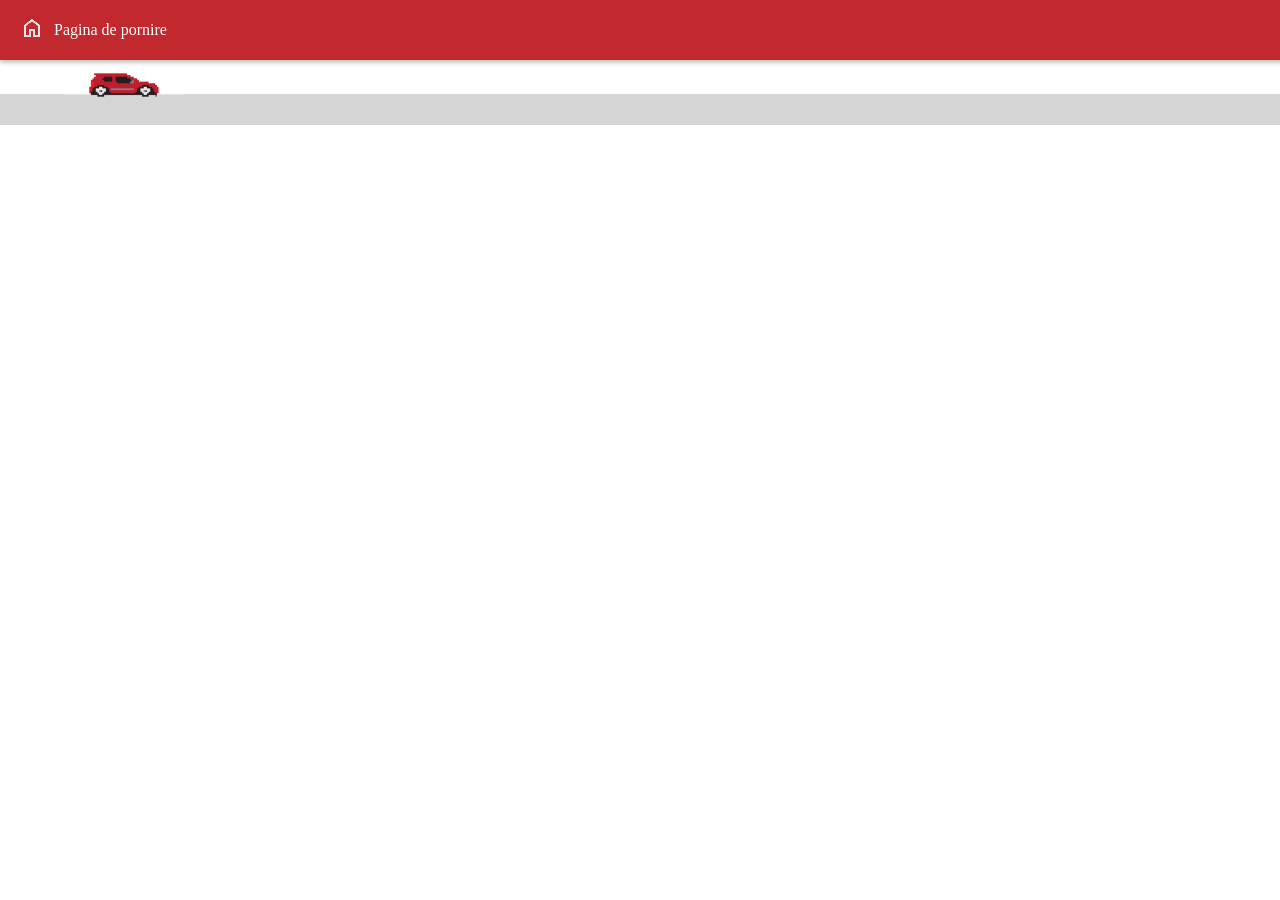
==== html/caroserie.html @ 4f5d4cbf "abc" ====
<!doctype html>

<html lang="en">
  <head>
    <meta charset="UTF-8" />
    <meta name="viewport" content="width=device-width, initial-scale=1.0" />
    <link rel="stylesheet" href="../css/motor.css" />
    <title>Motor</title>
  </head>
  <body>
    <nav class="navbar">
      <a href="index.html" class="logo-acasa">
        <span class="pictograma">
          <img src="../resurse/home.png" alt="">
        </span>
        <span>Pagina de pornire</span>
      </a>
      <div class="titlupagina"></div>
    </nav>
    <marquee direction="right" class="strada" scrollamount="5">
      <img
        src="../resurse/pixelcar.gif"
        alt=""
        class="gif-masina"
        onmouseover="this.parentElement.stop()"
        onmouseout="this.parentElement.start()"
      />
    </marquee>
  </body>
</html>
---- css/motor.css ----
body {
  padding-top: 45px; /*spatiu in partea de sus a paginii ca 
  bara fixa sa nu acopere continutul tau! */
  margin: 0;
  font-family: oswald;
}

.aldrich {
  font-family: "Aldrich", sans-serif;
  font-weight: 400;
}

.oswald {
  font-family: "Oswald", sans-serif;
  font-weight: 400;
}

.navbar {
  position: fixed;
  top: 0;
  left: 0;
  width: 100%; /* O intinde pe toata latimea */
  height: 60px;
  background-color: #c1292e;
  color: white;
  display: flex; /* Aliniaza elementele in interior */
  align-items: center;
  padding: 0 20px; /* Spatiu in stanga si dreapta */
  box-shadow: 0 2px 5px rgba(0, 0, 0, 0.3); /* Adauga o umbra fina */
  z-index: 10000; /* O pune peste absolut orice altceva */
  margin-bottom: 0;
}
.logo-acasa {
  display: flex;
  align-items: center;
  text-decoration: none; /* Scoate linia albastra de sub link */
  color: #fafffd;
  font-weight: 300;
  gap: 10px;
}
.logo-acasa:hover {
  color: #16262e;
  font-weight: 400;
}
.strada {
  height: 80px;
  overflow: hidden;
  display: flex;
  align-items: center;

  background: linear-gradient(
    to bottom,
    white 0px,
    white 49px,
    #d5d5d5 49px,
    #d5d5d5 100%
  );
}
.gif-masina {
  height: 90px;
  width: auto;
  display: block;
}
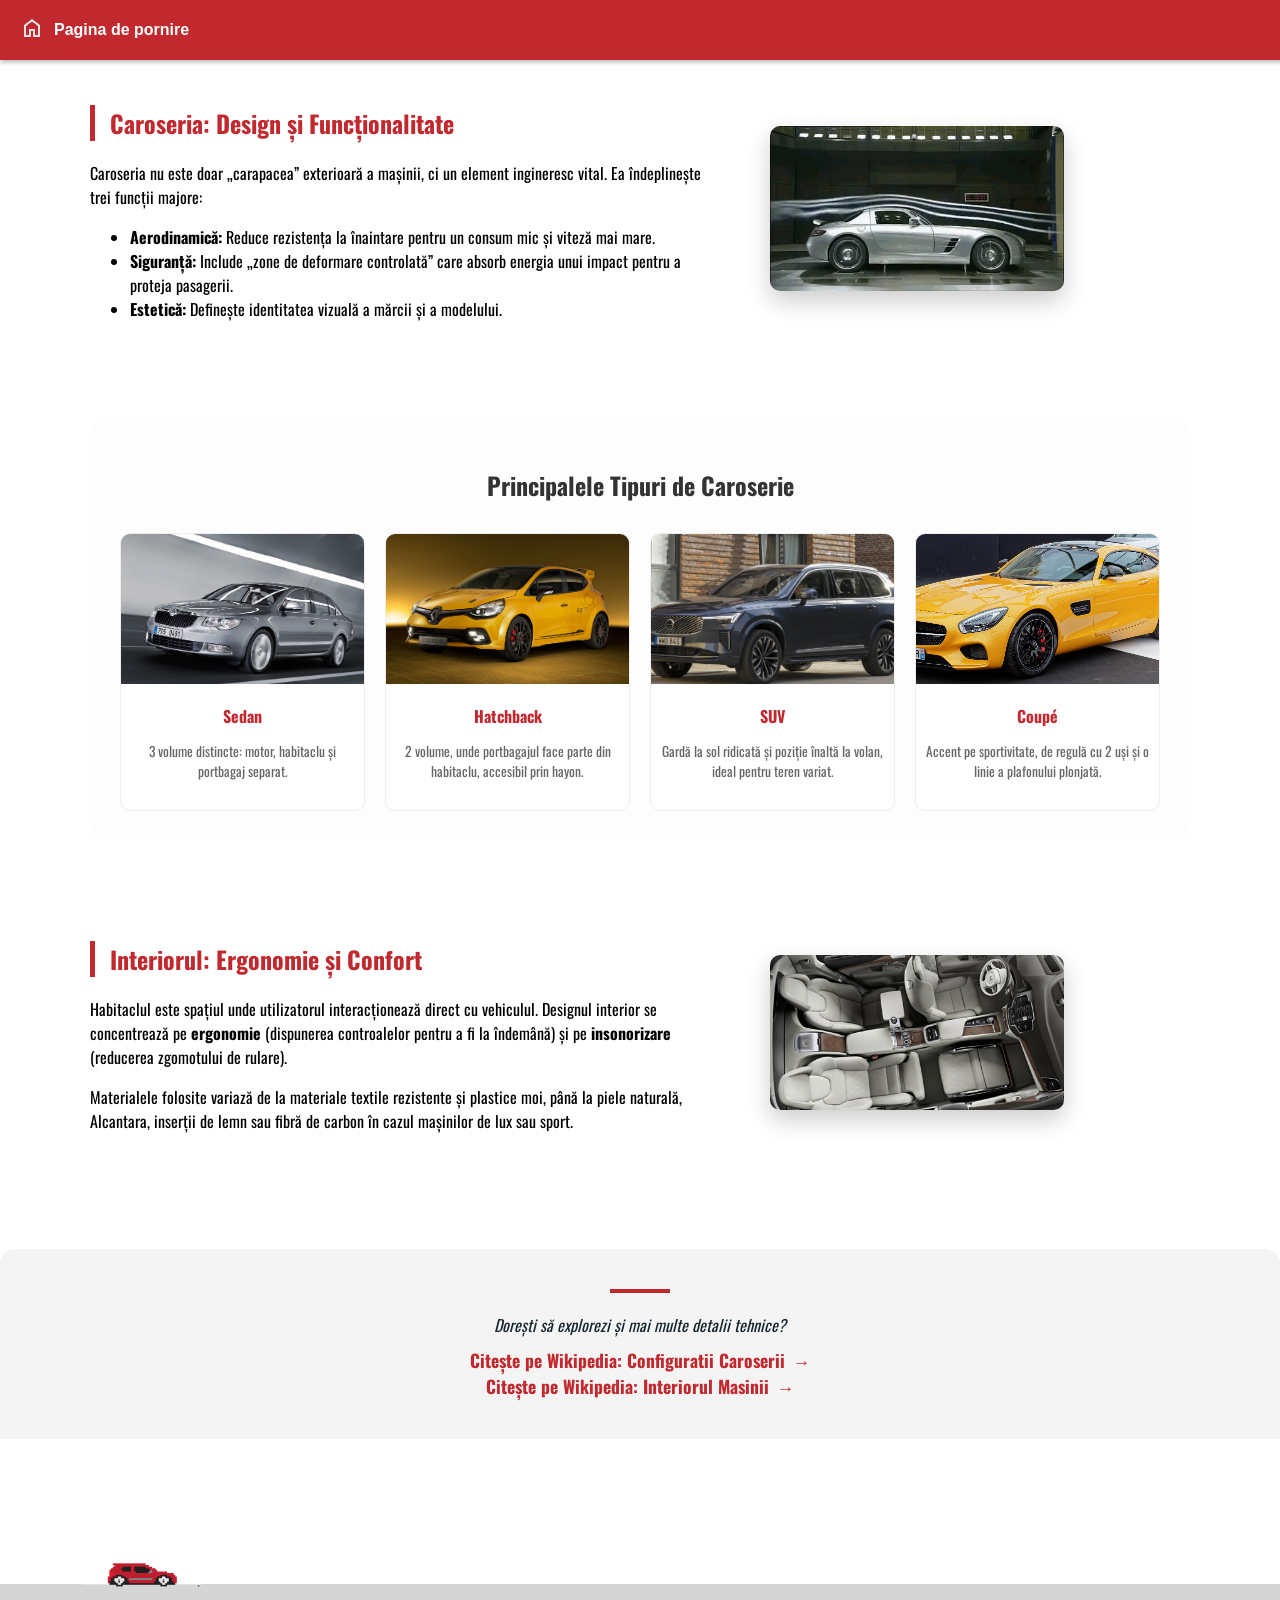
==== commit 00cedb8e: "VERSIUNEA FINALA" ====
--- a/html/caroserie.html
+++ b/html/caroserie.html
@@ -1,30 +1,154 @@
 <!doctype html>
 
 <html lang="en">
-  <head>
+<head>
     <meta charset="UTF-8" />
     <meta name="viewport" content="width=device-width, initial-scale=1.0" />
-    <link rel="stylesheet" href="../css/motor.css" />
-    <title>Motor</title>
-  </head>
-  <body>
+    <link rel="preconnect" href="https://fonts.googleapis.com" />
+    <link rel="preconnect" href="https://fonts.gstatic.com" crossorigin />
+    <link
+    href="https://fonts.googleapis.com/css2?family=Aldrich&family=Oswald:wght@200..700&display=swap"
+    rel="stylesheet"
+    />
+    <link rel="stylesheet" href="../css/caroserie.css" />
+    <link rel="icon" href="../resurse/carbodyicon.png" />
+    <title>Caroseria</title>
+</head>
+
+<body>
     <nav class="navbar">
-      <a href="index.html" class="logo-acasa">
-        <span class="pictograma">
-          <img src="../resurse/home.png" alt="">
-        </span>
-        <span>Pagina de pornire</span>
-      </a>
-      <div class="titlupagina"></div>
+        <a href="index.html" class="logo-acasa">
+            <span class="pictograma">
+                <img src="../resurse/home.png" alt="" />
+            </span>
+            <span>Pagina de pornire</span>
+        </a>
+        <div class="titlupagina"></div>
     </nav>
-    <marquee direction="right" class="strada" scrollamount="5">
-      <img
-        src="../resurse/pixelcar.gif"
-        alt=""
-        class="gif-masina"
-        onmouseover="this.parentElement.stop()"
-        onmouseout="this.parentElement.start()"
-      />
-    </marquee>
-  </body>
+    
+    <main class="container-pagina">
+        <section class="sectiune-grid">
+            <div class="text-stanga">
+                <h1>Caroseria: Design și Funcționalitate</h1>
+                <p>
+                    Caroseria nu este doar „carapacea” exterioară a mașinii, ci un
+                    element ingineresc vital. Ea îndeplinește trei funcții majore:
+                </p>
+                <ul>
+                    <li>
+                        <strong>Aerodinamică:</strong> Reduce rezistența la înaintare
+                        pentru un consum mic și viteză mai mare.
+                    </li>
+                    <li>
+                        <strong>Siguranță:</strong> Include „zone de deformare controlată”
+                        care absorb energia unui impact pentru a proteja pasagerii.
+                    </li>
+                    <li>
+                        <strong>Estetică:</strong> Definește identitatea vizuală a mărcii
+                        și a modelului.
+                    </li>
+                </ul>
+            </div>
+            <div class="imagine-dreapta">
+                <img
+                src="../resurse/windtunnel.webp"
+                alt="Test aerodinamic caroserie"
+                />
+            </div>
+        </section>
+        
+        <section class="sectiune-galerie">
+            <h2>Principalele Tipuri de Caroserie</h2>
+            <div class="grid-caroserie">
+                <div class="card-tip">
+                    <img src="../resurse/SkodaSuperbII.jpg" alt="Sedan" />
+                    <h4>Sedan</h4>
+                    <p>3 volume distincte: motor, habitaclu și portbagaj separat.</p>
+                </div>
+                <div class="card-tip">
+                    <img src="../resurse/cliors16.jpg" alt="Hatchback" />
+                    <h4>Hatchback</h4>
+                    <p>
+                        2 volume, unde portbagajul face parte din habitaclu, accesibil
+                        prin hayon.
+                    </p>
+                </div>
+                <div class="card-tip">
+                    <img src="../resurse/volvo.webp" alt="SUV" />
+                    <h4>SUV</h4>
+                    <p>
+                        Gardă la sol ridicată și poziție înaltă la volan, ideal pentru
+                        teren variat.
+                    </p>
+                </div>
+                <div class="card-tip">
+                    <img src="../resurse/mercedes.jpg" alt="Coupe" />
+                    <h4>Coupé</h4>
+                    <p>
+                        Accent pe sportivitate, de regulă cu 2 uși și o linie a plafonului
+                        plonjată.
+                    </p>
+                </div>
+            </div>
+        </section>
+        
+        <section class="sectiune-grid">
+            <div class="text-stanga">
+                <h1>Interiorul: Ergonomie și Confort</h1>
+                <p>
+                    Habitaclul este spațiul unde utilizatorul interacționează direct cu
+                    vehiculul. Designul interior se concentrează pe
+                    <strong>ergonomie</strong> (dispunerea controalelor pentru a fi la
+                    îndemână) și pe <strong>insonorizare</strong> (reducerea zgomotului
+                    de rulare).
+                </p>
+                <p>
+                    Materialele folosite variază de la materiale textile rezistente și
+                    plastice moi, până la piele naturală, Alcantara, inserții de lemn
+                    sau fibră de carbon în cazul mașinilor de lux sau sport.
+                </p>
+            </div>
+            <div class="imagine-dreapta">
+                <img
+                src="../resurse/volvocarinterior.jpg"
+                alt="Interior modern masina"
+                />
+            </div>
+        </section>
+    </main>
+    
+    <footer class="footer-lectura">
+        <div class="linie-separatoare"></div>
+        <p>Dorești să explorezi și mai multe detalii tehnice?</p>
+        <a
+        href="https://en.wikipedia.org/wiki/Car_body_configurations"
+        target="_blank"
+        class="link-extern"
+        >
+        Citește pe Wikipedia: Configuratii Caroserii
+        <span class="sageata-wiki">→</span>
+    </a>
+    <br />
+    <a
+    href="https://en.wikipedia.org/wiki/Automotive_design#Interior_design"
+    target="_blank"
+    class="link-extern"
+    >
+    Citește pe Wikipedia: Interiorul Masinii
+    <span class="sageata-wiki">→</span>
+</a>
+</footer>
+
+<br /><br /><br /><br />
+
+<marquee direction="right" class="strada" scrollamount="5">
+    <img
+    src="../resurse/pixelcar.gif"
+    alt=""
+    class="gif-masina"
+    onmouseover="this.parentElement.stop()"
+    onmouseout="this.parentElement.start()"
+    />
+</marquee>
+</body>
 </html>
--- a/css/caroserie.css
+++ b/css/caroserie.css
@@ -0,0 +1,196 @@
+body {
+  padding-top: 45px;
+  margin: 0;
+  font-family: oswald;
+}
+
+.aldrich {
+  font-family: "Aldrich", sans-serif;
+  font-weight: 400;
+}
+
+.oswald {
+  font-family: "Oswald", sans-serif;
+  font-weight: 400;
+}
+
+.navbar {
+  position: fixed;
+  top: 0;
+  left: 0;
+  width: 100%; /* O intinde pe toata latimea */
+  height: 60px;
+  background-color: #c1292e;
+  color: white;
+  display: flex; /* Aliniaza elementele in interior */
+  align-items: center;
+  padding: 0 20px; /* Spatiu in stanga si dreapta */
+  box-shadow: 0 2px 5px rgba(0, 0, 0, 0.3); /* Adauga o umbra fina */
+  z-index: 10000; /* O pune peste absolut orice altceva */
+  margin-bottom: 0;
+}
+
+.logo-acasa {
+  display: flex;
+  align-items: center;
+  text-decoration: none; /* Scoate linia albastra de sub link */
+  color: #fafffd;
+  font-family: Arial, sans-serif;
+  font-weight: bold;
+  gap: 10px; /* Spatiu intre emoji si textul "Acasa" */
+}
+.logo-acasa:hover {
+  color: #16262e;
+}
+
+.imagine-dreapta img {
+  width: 70%;
+  height: auto;
+  border-radius: 10px;
+  box-shadow: 0 10px 25px rgba(0, 0, 0, 0.2);
+  transition: transform 0.3s ease;
+}
+
+.imagine-dreapta img:hover {
+  transform: scale(1.02);
+}
+
+.container-pagina {
+  max-width: 1100px;
+  margin: 40px auto;
+  padding: 0 20px;
+}
+
+.sectiune-grid {
+  display: grid;
+  grid-template-columns: 1.5fr 1fr;
+  gap: 50px;
+  margin-bottom: 80px;
+  align-items: center;
+}
+
+.text-stanga h1 {
+  color: #c1292e;
+  border-left: 5px solid #c1292e;
+  padding-left: 15px;
+  margin-bottom: 20px;
+}
+
+/* Stil pentru Galeria de Caroserii */
+.sectiune-galerie {
+  margin-bottom: 80px;
+  background: #fdfdfd;
+  padding: 30px;
+  border-radius: 15px;
+}
+
+.sectiune-galerie h2 {
+  text-align: center;
+  color: #333;
+  margin-bottom: 30px;
+}
+
+.grid-caroserie {
+  display: grid;
+  grid-template-columns: repeat(
+    auto-fit,
+    minmax(200px, 1fr)
+  ); /* Se ajustează automat pe rând */
+  gap: 20px;
+}
+
+.card-tip {
+  background: white;
+  border: 1px solid #eee;
+  border-radius: 10px;
+  overflow: hidden; /* Taie imaginea dacă depășește colțurile rotunde */
+  text-align: center;
+  transition: all 0.3s ease;
+}
+
+.card-tip img {
+  width: 100%;
+  height: 150px;
+  object-fit: cover; /* Face pozele să aibă aceeași dimensiune fără să le deformeze */
+}
+
+.card-tip h4 {
+  margin: 15px 0 5px;
+  color: #c1292e;
+}
+
+.card-tip p {
+  font-size: 0.85rem;
+  padding: 0 10px 15px;
+  color: #666;
+}
+
+.card-tip:hover {
+  box-shadow: 0 10px 20px rgba(0, 0, 0, 0.1);
+  transform: translateY(-5px);
+}
+
+.strada {
+  height: 80px;
+  overflow: hidden;
+  display: flex;
+  align-items: center;
+
+  background: linear-gradient(
+    to bottom,
+    white 0px,
+    white 49px,
+    #d5d5d5 49px,
+    #d5d5d5 100%
+  );
+}
+
+.footer-lectura {
+  margin-top: 100px;
+  padding: 40px 0;
+  text-align: center;
+  background-color: #f4f4f4;
+  border-radius: 15px 15px 0 0;
+}
+
+.linie-separatoare {
+  width: 60px;
+  height: 4px;
+  background-color: #c1292e;
+  margin: 0 auto 20px;
+}
+
+.footer-lectura p {
+  font-style: italic;
+  color: #16262e;
+  margin-bottom: 10px;
+}
+
+.link-extern {
+  display: inline-flex;
+  align-items: center;
+  text-decoration: none;
+  color: #c1292e;
+  font-weight: bold;
+  font-size: 1.1rem;
+  transition: all 0.3s ease;
+}
+
+.sageata-wiki {
+  margin-left: 8px;
+  transition: transform 0.3s ease;
+}
+
+.link-extern:hover {
+  color: #333;
+}
+
+.link-extern:hover .sageata-wiki {
+  transform: translateX(10px);
+}
+
+.gif-masina {
+  height: 90px;
+  width: auto;
+  display: block;
+}
